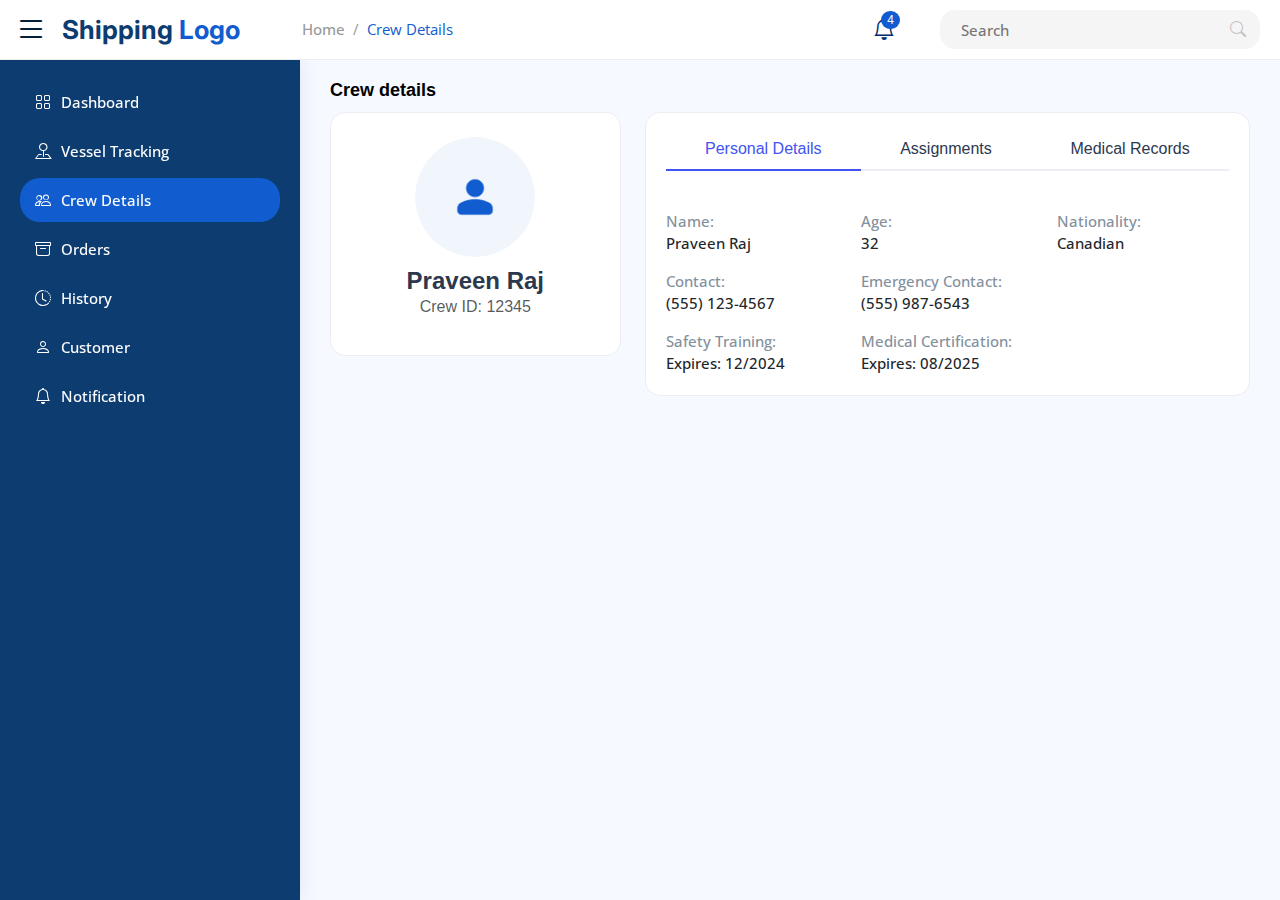
==== crew-details.html @ 0e160465 "Figma to HTML" ====
<!DOCTYPE html>
<html lang="en">

<head>
  <meta charset="utf-8">
  <meta content="width=device-width, initial-scale=1.0" name="viewport">

  <title>Crew Details - Shipping</title>
  <meta content="" name="description">
  <meta content="" name="keywords">

  <!-- Google Fonts -->
  <link href="https://fonts.gstatic.com" rel="preconnect">
  <link href="https://fonts.googleapis.com/css?family=Open+Sans:300,300i,400,400i,600,600i,700,700i" rel="stylesheet">
  <link href="https://fonts.googleapis.com/css2?family=Inter:ital,opsz,wght@0,14..32,100..900;1,14..32,100..900&display=swap" rel="stylesheet">

  <!-- Vendor CSS Files -->
  <link href="assets/vendor/bootstrap/css/bootstrap.min.css" rel="stylesheet">
  <link href="assets/vendor/bootstrap-icons/bootstrap-icons.css" rel="stylesheet">

  <!-- Custom CSS -->
  <link href="assets/css/style.css" rel="stylesheet">
</head>

<body>

  <!-- Header -->
  <header id="header" class="header fixed-top d-flex align-items-center">

    <div class="d-flex align-items-center justify-content-between">
      
      <i class="bi bi-list toggle-sidebar-btn"></i>
      <a href="index.html" class="logo d-flex align-items-center">
        <!-- <img src="" alt=""> -->
        <span class="d-none d-lg-block">Shipping <span>Logo</span></span>
      </a>
      
    </div>

    <ol class="breadcrumb mb-0">
      <li class="breadcrumb-item"><a href="index.html">Home</a></li>
      <li class="breadcrumb-item active">Crew Details</li>
    </ol>

    <nav class="header-nav ms-auto">
      <ul class="d-flex align-items-center">

        <li class="nav-item d-block d-lg-none">
          <a class="nav-link nav-icon search-bar-toggle " href="#">
            <i class="bi bi-search"></i>
          </a>
        </li>

        <li class="nav-item dropdown">

          <a class="nav-link nav-icon" href="#" data-bs-toggle="dropdown">
            <i class="bi bi-bell"></i>
            <span class="badge bg-primary badge-number">4</span>
          </a>

          <ul class="dropdown-menu dropdown-menu-end dropdown-menu-arrow notifications">
            <li class="dropdown-header">
              You have 4 new notifications
              <a href="#"><span class="badge rounded-pill bg-primary p-2 ms-2">View all</span></a>
            </li>
            <li>
              <hr class="dropdown-divider">
            </li>

            <li class="notification-item">
              <i class="bi bi-exclamation-circle text-warning"></i>
              <div>
                <h4>Lorem Ipsum</h4>
                <p>Quae dolorem earum veritatis oditseno</p>
                <p>30 min. ago</p>
              </div>
            </li>

            <li>
              <hr class="dropdown-divider">
            </li>

            <li class="notification-item">
              <i class="bi bi-x-circle text-danger"></i>
              <div>
                <h4>Atque rerum nesciunt</h4>
                <p>Quae dolorem earum veritatis oditseno</p>
                <p>1 hr. ago</p>
              </div>
            </li>           

          </ul>

        </li>

      </ul>
    </nav>

    <div class="search-bar">
      <form class="search-form d-flex align-items-center" method="POST" action="#">
        <input type="text" name="query" placeholder="Search" title="Enter search keyword">
        <button type="submit" title="Search"><i class="bi bi-search"></i></button>
      </form>
    </div>

  </header>

  <!-- ======= Sidebar ======= -->
  <aside id="sidebar" class="sidebar">

    <ul class="sidebar-nav" id="sidebar-nav">

      <li class="nav-item">
        <a class="nav-link" href="index.html">
          <i class="bi bi-grid"></i>
          <span>Dashboard</span>
        </a>
      </li>

      <li class="nav-item">
        <a class="nav-link" href="vessel-tracking.html">
          <i class="bi bi-pin-map"></i>
          <span>Vessel Tracking</span>
        </a>
      </li>

      <li class="nav-item">
        <a class="nav-link active" href="crew-details.html">
          <i class="bi bi-people"></i>
          <span>Crew Details</span>
        </a>
      </li>

      <li class="nav-item">
        <a class="nav-link" href="#">
          <i class="bi bi-archive"></i>
          <span>Orders</span>
        </a>
      </li>

      <li class="nav-item">
        <a class="nav-link" href="#">
          <i class="bi bi-clock-history"></i>
          <span>History</span>
        </a>
      </li>

      <li class="nav-item">
        <a class="nav-link" href="#">
          <i class="bi bi-person"></i>
          <span>Customer</span>
        </a>
      </li>

      <li class="nav-item">
        <a class="nav-link" href="#">
          <i class="bi bi-bell"></i>
          <span>Notification</span>
        </a>
      </li>

    </ul>

  </aside>

  <main id="main" class="main">

    <div class="pagetitle">
      <h1>Crew details</h1>     
    </div>

    <section class="section profile">
      <div class="row">
        <div class="col-xl-4">

          <div class="card">
            <div class="card-body profile-card pt-4 d-flex flex-column align-items-center">

              <img src="assets/img/profile-img.png" alt="Profile" class="rounded-circle">
              <h2>Praveen Raj</h2>
              <p class="text-muted">Crew ID: 12345</p>

            </div>
          </div>

        </div>

        <div class="col-xl-8">

          <div class="card">
            <div class="card-body pt-3">
              <ul class="nav nav-tabs nav-fill nav-tabs-bordered">

                <li class="nav-item">
                  <button class="nav-link active" data-bs-toggle="tab" data-bs-target="#personal">Personal Details</button>
                </li>

                <li class="nav-item">
                  <button class="nav-link" data-bs-toggle="tab" data-bs-target="#assignments">Assignments</button>
                </li>

                <li class="nav-item">
                  <button class="nav-link" data-bs-toggle="tab" data-bs-target="#medical">Medical Records</button>
                </li>

              </ul>
              <div class="tab-content pt-2">

                <div class="tab-pane fade show active personal-details pt-3" id="personal">
                  <div class="row">
                    <div class="col-md-4"><span>Name:</span> Praveen Raj</div>
                    <div class="col-md-4"><span>Age:</span> 32</div>
                    <div class="col-md-4"><span>Nationality:</span> Canadian</div>
                    <div class="col-md-4"><span>Contact:</span> (555) 123-4567</div>
                    <div class="col-md-4"><span>Emergency Contact:</span> (555) 987-6543</div>
                  </div>

                  <div class="row">
                    <div class="col-md-4"><span>Safety Training:</span> Expires: 12/2024</div>
                    <div class="col-md-4"><span>Medical Certification:</span> Expires: 08/2025</div>
                  </div>

                </div>

                <div class="tab-pane fade assignments pt-3" id="assignments">
                  <div class="row">
                    <div class="col-md-4"><span>Ship:</span> Oceanic</div>
                    <div class="col-md-4"><span>Role:</span> Engineer</div>
                    <div class="col-md-4"><span>Date:</span> 01/2023 - 06/2023</div>
                  </div>

                  <div class="row">
                    <div class="col-md-4"><span>Ship:</span> Atlantic Star</div>
                    <div class="col-md-4"><span>Role:</span> First Mate</div>
                    <div class="col-md-4"><span>Date:</span> 07/2023 - Present</div>
                  </div>
                </div>

                <div class="tab-pane fade medical pt-3" id="medical">
                  <div class="row">
                    <div class="col-md-4"><span>Last Check-up:</span> 09/2023</div>
                    <div class="col-md-4"><span>Status:</span> Fit for duty</div>
                  </div>
                </div>

              </div>
            </div>
          </div>

        </div>
      </div>          
    </section>

  </main>

  <a href="#" class="back-to-top d-flex align-items-center justify-content-center"><i class="bi bi-arrow-up-short"></i></a>

  <!-- Vendor JS Files -->
  <script src="assets/vendor/apexcharts/apexcharts.min.js"></script>
  <script src="assets/vendor/bootstrap/js/bootstrap.bundle.min.js"></script>
  <script src="assets/vendor/chart.js/chart.umd.js"></script>
  <script src="assets/vendor/echarts/echarts.min.js"></script>
  <script src="assets/vendor/quill/quill.js"></script>
  <script src="assets/vendor/simple-datatables/simple-datatables.js"></script>
  <script src="assets/vendor/tinymce/tinymce.min.js"></script>
  <script src="assets/js/apexcharts.min.js"></script>

  <script src="assets/js/main.js"></script>

</body>

</html>
---- assets/css/style.css ----
/*--------------------------------------------------------------
# General
--------------------------------------------------------------*/
:root {

  scroll-behavior: smooth;

  --theme-primary: #061E38;
  --theme-blue: #115CCE;
  --theme-grey: #999999;
  --theme-black: #000000;
  --theme-font-primary: "Lato", sans-serif;
  --theme-font-secondary: "Open Sans", sans-serif;
  
}

body {
  font-family: var(--theme-font-primary);
  background: #f6f9ff;
  color: #444444;
}

a {
  color: #4154f1;
  text-decoration: none;
}

a:hover {
  color: #717ff5;
  text-decoration: none;
}

h1,
h2,
h3,
h4,
h5,
h6 {
  font-family: var(--theme-font-primary);
}

/*--------------------------------------------------------------
# Main
--------------------------------------------------------------*/
#main {
  margin-top: 60px;
  padding: 20px 30px;
  transition: all 0.3s;
}

@media (max-width: 1199px) {
  #main {
    padding: 20px;
  }
}

/*--------------------------------------------------------------
# Page Title
--------------------------------------------------------------*/
.pagetitle {
  margin-bottom: 10px;
}

.pagetitle h1 {
  font-size: 18px;
  margin-bottom: 0;
  font-weight: 600;
  color: var(--theme-black);
}

/*--------------------------------------------------------------
# Back to top button
--------------------------------------------------------------*/
.back-to-top {
  position: fixed;
  visibility: hidden;
  opacity: 0;
  right: 15px;
  bottom: 15px;
  z-index: 99999;
  background: var(--theme-blue);
  width: 40px;
  height: 40px;
  border-radius: 50px;
  transition: all 0.4s;
}

.back-to-top i {
  font-size: 24px;
  color: #fff;
  line-height: 0;
}

.back-to-top:hover {
  background: #6776f4;
  color: #fff;
}

.back-to-top.active {
  visibility: visible;
  opacity: 1;
}

/*--------------------------------------------------------------
# Override Bootstrap
--------------------------------------------------------------*/
/* Dropdown menus */
.dropdown-menu {
  border-radius: 4px;
  padding: 10px 0;
  animation-name: dropdown-animate;
  animation-duration: 0.2s;
  animation-fill-mode: both;
  border: 0;
  box-shadow: 0 5px 30px 0 rgba(82, 63, 105, 0.2);
}

.dropdown-menu .dropdown-header,
.dropdown-menu .dropdown-footer {
  text-align: center;
  font-size: 15px;
  padding: 10px 25px;
  font-family: var(--theme-font-secondary);
  font-weight: 500;
}

.dropdown-menu .dropdown-footer a {
  color: #444444;
  text-decoration: underline;
}

.dropdown-menu .dropdown-footer a:hover {
  text-decoration: none;
}

.dropdown-menu .dropdown-divider {
  color: #a5c5fe;
  margin: 0;
}

.dropdown-menu .dropdown-item {
  font-size: 14px;
  padding: 10px 15px;
  transition: 0.3s;
}

.dropdown-menu .dropdown-item i {
  margin-right: 10px;
  font-size: 18px;
  line-height: 0;
}

.dropdown-menu .dropdown-item:hover {
  background-color: #f6f9ff;
}

@media (min-width: 768px) {
  .dropdown-menu-arrow::before {
    content: "";
    width: 13px;
    height: 13px;
    background: #fff;
    position: absolute;
    top: -7px;
    right: 20px;
    transform: rotate(45deg);
    border-top: 1px solid #eaedf1;
    border-left: 1px solid #eaedf1;
  }
}

@keyframes dropdown-animate {
  0% {
    opacity: 0;
  }

  100% {
    opacity: 1;
  }

  0% {
    opacity: 0;
  }
}

.card {
  margin-bottom: 30px;
  border: 1px solid #EDEDF1;
  border-radius: 15px;
  box-shadow: none;
}

.card-header,
.card-footer {
  border-color: #ebeef4;
  background-color: #fff;
  color: #798eb3;
  padding: 15px;
}

.card-title {
  padding: 20px 0 0 0;
  font-size: 18px;
  font-weight: 500;
  color: var(--theme-primary);
  font-family: var(--theme-font-secondary);
}

.card-title span {
  color: #899bbd;
  font-size: 14px;
  font-weight: 400;
}

.card-body {
  padding: 0 20px 20px 20px;
}

.card-img-overlay {
  background-color: rgba(255, 255, 255, 0.6);
}

.alert-heading {
  font-weight: 500;
  font-family: "Poppins", sans-serif;
  font-size: 20px;
}

.btn-close {
  background-size: 25%;
}

.btn-close:focus {
  outline: 0;
  box-shadow: none;
}

.accordion-item {
  border: 1px solid #ebeef4;
}

.accordion-button:focus {
  outline: 0;
  box-shadow: none;
}

.accordion-button:not(.collapsed) {
  color: #012970;
  background-color: #f6f9ff;
}

.accordion-flush .accordion-button {
  padding: 15px 0;
  background: none;
  border: 0;
}

.accordion-flush .accordion-button:not(.collapsed) {
  box-shadow: none;
  color: #4154f1;
}

.accordion-flush .accordion-body {
  padding: 0 0 15px 0;
  color: #3e4f6f;
  font-size: 15px;
}

.breadcrumb {
  font-size: 15px;
  font-family: var(--theme-font-secondary);
  color: var(--theme-grey);
  font-weight: 500;
}

.breadcrumb a {
  color: var(--theme-grey);
  transition: 0.3s;
}

.breadcrumb a:hover {
  color: #51678f;
}

.breadcrumb .breadcrumb-item::before {
  color: var(--theme-grey);
}

.breadcrumb .active {
  color: #115CCE;
  font-weight: 400;
}

.nav-tabs-bordered {
  border-bottom: 2px solid #ebeef4;
}

.nav-tabs-bordered .nav-link {
  margin-bottom: -2px;
  border: none;
  color: #2c384e;
}

.nav-tabs-bordered .nav-link:hover,
.nav-tabs-bordered .nav-link:focus {
  color: #4154f1;
}

.nav-tabs-bordered .nav-link.active {
  background-color: #fff;
  color: #4154f1;
  border-bottom: 2px solid #4154f1;
}

.logo {
  line-height: 1;
}

@media (min-width: 1200px) {
  .logo {
    width: 240px;
  }
}

.logo img {
  max-height: 26px;
  margin-right: 6px;
}

.logo span {
  font-size: 26px;
  font-weight: 700;
  color: #0D3C71;
  font-family: "Inter", serif;
}
.logo span > span {
  color: #115cce;
}

.header {
  transition: all 0.5s;
  z-index: 997;
  height: 60px;
  box-shadow: none;
  background-color: #fff;
  border-bottom: 1px solid #EDEDF1;
}

.header .toggle-sidebar-btn {
  font-size: 32px;
  padding-left: 15px;
  padding-right: 15px;
  cursor: pointer;
  color: var(--theme-primary);
}

.header .search-bar {
  min-width: 360px;
  padding: 0 20px;
}

@media (max-width: 1199px) {
  .header .search-bar {
    position: fixed;
    top: 50px;
    left: 0;
    right: 0;
    padding: 20px;
    box-shadow: 0px 0px 15px 0px rgba(1, 41, 112, 0.1);
    background: white;
    z-index: 9999;
    transition: 0.3s;
    visibility: hidden;
    opacity: 0;
  }

  .header .search-bar-show {
    top: 60px;
    visibility: visible;
    opacity: 1;
  }
}

.header .search-form {
  width: 100%;
}

.header .search-form input {
  border: 0;
  font-family: var(--theme-font-secondary);
  font-size: 15px;
  font-weight: 500;
  color: #012970;
  border: 1px solid #f5f5f5;
  padding: 8px 40px 7px 20px;
  background: #f5f5f5;
  border-radius: 15px;
  transition: 0.3s;
  width: 100%;
}

.header .search-form input:focus,
.header .search-form input:hover {
  outline: none;
  box-shadow: 0 0 10px 0 rgba(1, 41, 112, 0.15);
  border: 1px solid rgba(1, 41, 112, 0.3);
}

.header .search-form button {
  border: 0;
  padding: 0;
  margin-left: -30px;
  background: none;
}

.header .search-form button i {
  color: #c4c4c4;
}

.header-nav ul {
  list-style: none;
}

.header-nav>ul {
  margin: 0;
  padding: 0;
}

.header-nav .nav-icon {
  font-size: 22px;
  color: #012970;
  margin-right: 25px;
  position: relative;
}

.header-nav .nav-profile {
  color: #012970;
}

.header-nav .nav-profile img {
  max-height: 36px;
}

.header-nav .nav-profile span {
  font-size: 14px;
  font-weight: 600;
}

.header-nav .badge-number {
  position: absolute;
  inset: -2px -5px auto auto;
  font-weight: normal;
  font-size: 12px;
  padding: 3px 6px;
}

.header-nav .notifications {
  inset: 8px -15px auto auto !important;
}

.header-nav .notifications .notification-item {
  display: flex;
  align-items: center;
  padding: 15px 10px;
  transition: 0.3s;
}

.header-nav .notifications .notification-item i {
  margin: 0 20px 0 10px;
  font-size: 24px;
}

.header-nav .notifications .notification-item h4 {
  font-size: 16px;
  font-weight: 600;
  margin-bottom: 5px;
}

.header-nav .notifications .notification-item p {
  margin-bottom: 3px;
  color: #919191;
}

.header-nav .notifications .notification-item:hover {
  background-color: #f6f9ff;
}

.header-nav .messages {
  inset: 8px -15px auto auto !important;
}

.header-nav .messages .message-item {
  padding: 15px 10px;
  transition: 0.3s;
}

.header-nav .messages .message-item a {
  display: flex;
}

.header-nav .messages .message-item img {
  margin: 0 20px 0 10px;
  max-height: 40px;
}

.header-nav .messages .message-item h4 {
  font-size: 16px;
  font-weight: 600;
  margin-bottom: 5px;
  color: #444444;
}

.header-nav .messages .message-item p {
  font-size: 13px;
  margin-bottom: 3px;
  color: #919191;
}

.header-nav .messages .message-item:hover {
  background-color: #f6f9ff;
}

.header-nav .profile {
  min-width: 240px;
  padding-bottom: 0;
  top: 8px !important;
}

.header-nav .profile .dropdown-header h6 {
  font-size: 18px;
  margin-bottom: 0;
  font-weight: 600;
  color: #444444;
}

.header-nav .profile .dropdown-header span {
  font-size: 14px;
}

.header-nav .profile .dropdown-item {
  font-size: 14px;
  padding: 10px 15px;
  transition: 0.3s;
}

.header-nav .profile .dropdown-item i {
  margin-right: 10px;
  font-size: 18px;
  line-height: 0;
}

.header-nav .profile .dropdown-item:hover {
  background-color: #f6f9ff;
}

.sidebar {
  position: fixed;
  top: 60px;
  left: 0;
  bottom: 0;
  width: 300px;
  z-index: 996;
  transition: all 0.3s;
  padding: 20px;
  overflow-y: auto;
  scrollbar-width: thin;
  scrollbar-color: #aab7cf transparent;
  box-shadow: 0px 0px 20px rgba(1, 41, 112, 0.1);
  background-color: #0D3C71;
}

@media (max-width: 1199px) {
  .sidebar {
    left: -300px;
  }
}

.sidebar::-webkit-scrollbar {
  width: 5px;
  height: 8px;
  background-color: #fff;
}

.sidebar::-webkit-scrollbar-thumb {
  background-color: #aab7cf;
}

@media (min-width: 1200px) {

  #main,
  #footer {
    margin-left: 300px;
  }
}

@media (max-width: 1199px) {
  .toggle-sidebar .sidebar {
    left: 0;
  }
}

@media (min-width: 1200px) {

  .toggle-sidebar #main,
  .toggle-sidebar #footer {
    margin-left: 0;
  }

  .toggle-sidebar .sidebar {
    left: -300px;
  }
}

.sidebar-nav {
  padding: 0;
  margin: 0;
  list-style: none;
}

.sidebar-nav li {
  padding: 0;
  margin: 0;
  list-style: none;
}

.sidebar-nav .nav-item {
  margin-bottom: 5px;
}

.sidebar-nav .nav-heading {
  font-size: 11px;
  text-transform: uppercase;
  color: #899bbd;
  font-weight: 600;
  margin: 10px 0 5px 15px;
}

.sidebar-nav .nav-link {
  display: flex;
  align-items: center;
  font-family: var(--theme-font-secondary);
  font-size: 15px;
  font-weight: 500;
  color: #ffffff;
  transition: all ease-in-out .3s;
  padding: 10px 15px;
}

.sidebar-nav .nav-link.active {
  background: var(--theme-blue);
  border-radius: 20px;
  color: #ffffff;
}

.sidebar-nav .nav-link i {
  font-size: 16px;
  margin-right: 10px;
  color: #ffffff;
}

.sidebar-nav .nav-link.active i {
  color: #ffffff;
}

.sidebar-nav .nav-link.collapsed {
  color: #012970;
  background: #fff;
}

.sidebar-nav .nav-link.collapsed i {
  color: #899bbd;
}

.sidebar-nav .nav-link:hover {
  opacity: 0.7;
}

.sidebar-nav .nav-link:hover i {
  opacity: 0.7;
}

.sidebar-nav .nav-link .bi-chevron-down {
  margin-right: 0;
  transition: transform 0.2s ease-in-out;
}

.sidebar-nav .nav-link:not(.collapsed) .bi-chevron-down {
  transform: rotate(180deg);
}

.sidebar-nav .nav-content {
  padding: 5px 0 0 0;
  margin: 0;
  list-style: none;
}

.sidebar-nav .nav-content a {
  display: flex;
  align-items: center;
  font-size: 14px;
  font-weight: 600;
  color: #012970;
  transition: 0.3;
  padding: 10px 0 10px 40px;
  transition: 0.3s;
}

.sidebar-nav .nav-content a i {
  font-size: 6px;
  margin-right: 8px;
  line-height: 0;
  border-radius: 50%;
}

.sidebar-nav .nav-content a:hover,
.sidebar-nav .nav-content a.active {
  color: #4154f1;
}

.sidebar-nav .nav-content a.active i {
  background-color: #4154f1;
}

.profile .profile-card img {
  max-width: 120px;
}

.profile .profile-card h2 {
  font-size: 24px;
  font-weight: 700;
  color: #2c384e;
  margin: 10px 0 0 0;
}

.profile .profile-card h3 {
  font-size: 18px;
}

.profile .profile-card .social-links a {
  font-size: 20px;
  display: inline-block;
  color: rgba(1, 41, 112, 0.5);
  line-height: 0;
  margin-right: 10px;
  transition: 0.3s;
}

.profile .profile-card .social-links a:hover {
  color: #012970;
}

.profile .profile-overview .row {
  margin-bottom: 20px;
  font-size: 15px;
}

.profile .profile-overview .card-title {
  color: #012970;
}

.profile .profile-overview .label {
  font-weight: 600;
  color: rgba(1, 41, 112, 0.6);
}

.profile .profile-edit label {
  font-weight: 600;
  color: rgba(1, 41, 112, 0.6);
}

.profile .profile-edit img {
  max-width: 120px;
}

.dashboard .table thead {
  background: #f6f6fe;
}

.dashboard .table thead th:first-child {
  border-top-left-radius: 15px;
}
.dashboard .table thead th:last-child {
  border-top-right-radius: 15px;
}

.dashboard .table thead th {
  border: 0;
  font-size: 16px;
  font-weight: 400;
  padding: 15px 10px;
  background: var(--theme-primary) !important;
}

.dashboard .table td { 
  font-family: var(--theme-font-secondary);
  font-size: 15px;
  font-weight: 500;
  padding-top: 12px; 
  padding-bottom: 12px;
}

.dashboard .table td span {
  border-radius: 7px;
  padding: 6px 12px;
}

span.new {
  background: #EBF1FA;
  color: #2E74E5;
}

span.complete {
  background: #EBF9F5;
  color: #338C6F;
}

span.process {
  background: #FCF4E5;
  color: #DB8400;
}

.vessel-specifications, .metrics, .activities, .list-group-item, .btn-primary, .header-nav .notifications .notification-item h4, .notification-item p, .personal-details, .assignments, .medical {
  font-family: var(--theme-font-secondary);
  font-size: 15px;
  font-weight: 500;
}

.vessel .vessel-specifications span, .metrics span, .activities span, .personal-details span .list-group-item span {
  color: var(--theme-primary);
  display: inline-block;
  margin-top: 15px;
}

.vessel .vessel-specifications, .metrics, .activities { color: var(--theme-primary);}
.vessel .vessel-specifications span, .metrics span, .activities span, .personal-details span, .assignments span, .medical span {
  color: #838F9C;
  display: block;
}

.personal-details span, .assignments span { margin-top: 15px !important;}

.embed, .activities .list-group { margin-top: 10px;}

.list-group-item span { margin-top: 0;}

.btn-primary {
  background: var(--theme-primary);
  border-color: var(--theme-primary);
  border-radius: 50px;
  padding: 9px 24px;
}
.btn-primary:hover {
  background: var(--theme-blue) !important;
  border-color: var(--theme-blue);
}

@keyframes animate-loading {
  0% {
    transform: rotate(0deg);
  }

  100% {
    transform: rotate(360deg);
  }
}

.info-box .bx1 {
  background: #E2D8FF;
}

.info-box .bx2 {
  background: #BFF0D2;
}

.info-box .bx3 {
  background: #EBBFAD;
}

.info-box .bx4 {
  background: #BED3FF;
}

.header-nav .badge-number {
  border-radius: 50px;
  background-color: #115cce !important;
}

.apexcharts-toolbar { display: none !important;}

.info-card h6 {
  color: var(--theme-primary);
  font-family: var(--theme-font-primary);
  font-size: 40px;
  font-weight: 600;
  margin-bottom: 0;
}
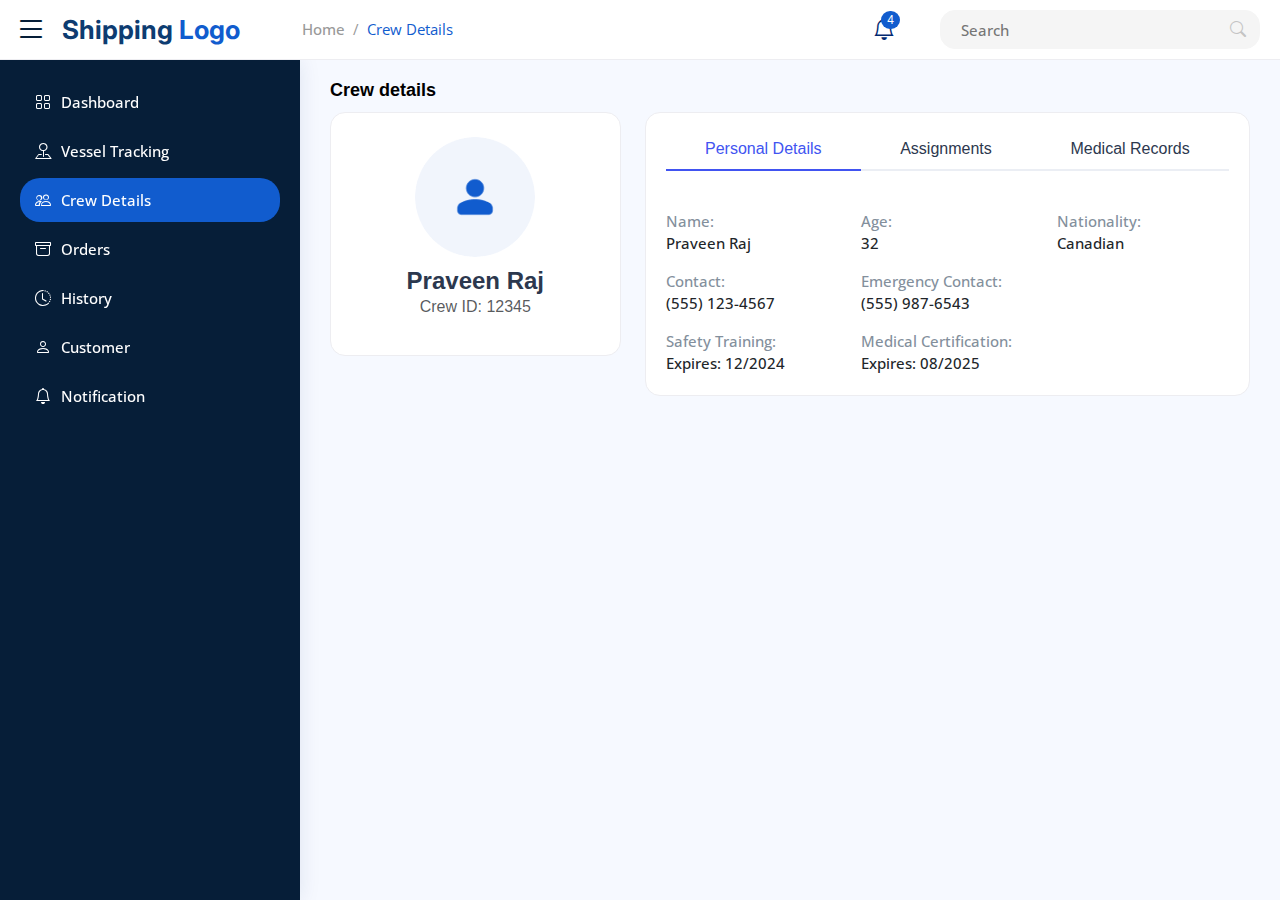
==== commit c5a6b237: "Code format" ====
--- a/crew-details.html
+++ b/crew-details.html
@@ -1,272 +1,313 @@
 <!DOCTYPE html>
 <html lang="en">
-
-<head>
-  <meta charset="utf-8">
-  <meta content="width=device-width, initial-scale=1.0" name="viewport">
-
-  <title>Crew Details - Shipping</title>
-  <meta content="" name="description">
-  <meta content="" name="keywords">
-
-  <!-- Google Fonts -->
-  <link href="https://fonts.gstatic.com" rel="preconnect">
-  <link href="https://fonts.googleapis.com/css?family=Open+Sans:300,300i,400,400i,600,600i,700,700i" rel="stylesheet">
-  <link href="https://fonts.googleapis.com/css2?family=Inter:ital,opsz,wght@0,14..32,100..900;1,14..32,100..900&display=swap" rel="stylesheet">
-
-  <!-- Vendor CSS Files -->
-  <link href="assets/vendor/bootstrap/css/bootstrap.min.css" rel="stylesheet">
-  <link href="assets/vendor/bootstrap-icons/bootstrap-icons.css" rel="stylesheet">
-
-  <!-- Custom CSS -->
-  <link href="assets/css/style.css" rel="stylesheet">
-</head>
-
-<body>
-
-  <!-- Header -->
-  <header id="header" class="header fixed-top d-flex align-items-center">
-
-    <div class="d-flex align-items-center justify-content-between">
-      
-      <i class="bi bi-list toggle-sidebar-btn"></i>
-      <a href="index.html" class="logo d-flex align-items-center">
-        <!-- <img src="" alt=""> -->
-        <span class="d-none d-lg-block">Shipping <span>Logo</span></span>
-      </a>
-      
-    </div>
-
-    <ol class="breadcrumb mb-0">
-      <li class="breadcrumb-item"><a href="index.html">Home</a></li>
-      <li class="breadcrumb-item active">Crew Details</li>
-    </ol>
-
-    <nav class="header-nav ms-auto">
-      <ul class="d-flex align-items-center">
-
-        <li class="nav-item d-block d-lg-none">
-          <a class="nav-link nav-icon search-bar-toggle " href="#">
+  <head>
+    <meta charset="utf-8" />
+    <meta content="width=device-width, initial-scale=1.0" name="viewport" />
+
+    <title>Crew Details - Shipping</title>
+    <meta content="" name="description" />
+    <meta content="" name="keywords" />
+
+    <!-- Google Fonts -->
+    <link href="https://fonts.gstatic.com" rel="preconnect" />
+    <link
+      href="https://fonts.googleapis.com/css?family=Open+Sans:300,300i,400,400i,600,600i,700,700i"
+      rel="stylesheet"
+    />
+    <link
+      href="https://fonts.googleapis.com/css2?family=Inter:ital,opsz,wght@0,14..32,100..900;1,14..32,100..900&display=swap"
+      rel="stylesheet"
+    />
+
+    <!-- Vendor CSS Files -->
+    <link
+      href="assets/vendor/bootstrap/css/bootstrap.min.css"
+      rel="stylesheet"
+    />
+    <link
+      href="assets/vendor/bootstrap-icons/bootstrap-icons.css"
+      rel="stylesheet"
+    />
+
+    <!-- Custom CSS -->
+    <link href="assets/css/style.css" rel="stylesheet" />
+  </head>
+
+  <body>
+    <!-- Header -->
+    <header id="header" class="header fixed-top d-flex align-items-center">
+      <div class="d-flex align-items-center justify-content-between">
+        <i class="bi bi-list toggle-sidebar-btn"></i>
+        <a href="index.html" class="logo d-flex align-items-center">
+          <!-- <img src="" alt=""> -->
+          <span class="d-none d-lg-block">Shipping <span>Logo</span></span>
+        </a>
+      </div>
+
+      <ol class="breadcrumb mb-0">
+        <li class="breadcrumb-item"><a href="index.html">Home</a></li>
+        <li class="breadcrumb-item active">Crew Details</li>
+      </ol>
+
+      <nav class="header-nav ms-auto">
+        <ul class="d-flex align-items-center">
+          <li class="nav-item d-block d-lg-none">
+            <a class="nav-link nav-icon search-bar-toggle" href="#">
+              <i class="bi bi-search"></i>
+            </a>
+          </li>
+
+          <li class="nav-item dropdown">
+            <a class="nav-link nav-icon" href="#" data-bs-toggle="dropdown">
+              <i class="bi bi-bell"></i>
+              <span class="badge bg-primary badge-number">4</span>
+            </a>
+
+            <ul
+              class="dropdown-menu dropdown-menu-end dropdown-menu-arrow notifications"
+            >
+              <li class="dropdown-header">
+                You have 4 new notifications
+                <a href="#"
+                  ><span class="badge rounded-pill bg-primary p-2 ms-2"
+                    >View all</span
+                  ></a
+                >
+              </li>
+              <li>
+                <hr class="dropdown-divider" />
+              </li>
+
+              <li class="notification-item">
+                <i class="bi bi-exclamation-circle text-warning"></i>
+                <div>
+                  <h4>Lorem Ipsum</h4>
+                  <p>Quae dolorem earum veritatis oditseno</p>
+                  <p>30 min. ago</p>
+                </div>
+              </li>
+
+              <li>
+                <hr class="dropdown-divider" />
+              </li>
+
+              <li class="notification-item">
+                <i class="bi bi-x-circle text-danger"></i>
+                <div>
+                  <h4>Atque rerum nesciunt</h4>
+                  <p>Quae dolorem earum veritatis oditseno</p>
+                  <p>1 hr. ago</p>
+                </div>
+              </li>
+            </ul>
+          </li>
+        </ul>
+      </nav>
+
+      <div class="search-bar">
+        <form
+          class="search-form d-flex align-items-center"
+          method="POST"
+          action="#"
+        >
+          <input
+            type="text"
+            name="query"
+            placeholder="Search"
+            title="Enter search keyword"
+          />
+          <button type="submit" title="Search">
             <i class="bi bi-search"></i>
-          </a>
-        </li>
-
-        <li class="nav-item dropdown">
-
-          <a class="nav-link nav-icon" href="#" data-bs-toggle="dropdown">
+          </button>
+        </form>
+      </div>
+    </header>
+
+    <aside id="sidebar" class="sidebar">
+      <ul class="sidebar-nav" id="sidebar-nav">
+        <li class="nav-item">
+          <a class="nav-link" href="index.html">
+            <i class="bi bi-grid"></i>
+            <span>Dashboard</span>
+          </a>
+        </li>
+
+        <li class="nav-item">
+          <a class="nav-link" href="vessel-tracking.html">
+            <i class="bi bi-pin-map"></i>
+            <span>Vessel Tracking</span>
+          </a>
+        </li>
+
+        <li class="nav-item">
+          <a class="nav-link active" href="crew-details.html">
+            <i class="bi bi-people"></i>
+            <span>Crew Details</span>
+          </a>
+        </li>
+
+        <li class="nav-item">
+          <a class="nav-link" href="#">
+            <i class="bi bi-archive"></i>
+            <span>Orders</span>
+          </a>
+        </li>
+
+        <li class="nav-item">
+          <a class="nav-link" href="#">
+            <i class="bi bi-clock-history"></i>
+            <span>History</span>
+          </a>
+        </li>
+
+        <li class="nav-item">
+          <a class="nav-link" href="#">
+            <i class="bi bi-person"></i>
+            <span>Customer</span>
+          </a>
+        </li>
+
+        <li class="nav-item">
+          <a class="nav-link" href="#">
             <i class="bi bi-bell"></i>
-            <span class="badge bg-primary badge-number">4</span>
-          </a>
-
-          <ul class="dropdown-menu dropdown-menu-end dropdown-menu-arrow notifications">
-            <li class="dropdown-header">
-              You have 4 new notifications
-              <a href="#"><span class="badge rounded-pill bg-primary p-2 ms-2">View all</span></a>
-            </li>
-            <li>
-              <hr class="dropdown-divider">
-            </li>
-
-            <li class="notification-item">
-              <i class="bi bi-exclamation-circle text-warning"></i>
-              <div>
-                <h4>Lorem Ipsum</h4>
-                <p>Quae dolorem earum veritatis oditseno</p>
-                <p>30 min. ago</p>
-              </div>
-            </li>
-
-            <li>
-              <hr class="dropdown-divider">
-            </li>
-
-            <li class="notification-item">
-              <i class="bi bi-x-circle text-danger"></i>
-              <div>
-                <h4>Atque rerum nesciunt</h4>
-                <p>Quae dolorem earum veritatis oditseno</p>
-                <p>1 hr. ago</p>
-              </div>
-            </li>           
-
-          </ul>
-
-        </li>
-
+            <span>Notification</span>
+          </a>
+        </li>
       </ul>
-    </nav>
-
-    <div class="search-bar">
-      <form class="search-form d-flex align-items-center" method="POST" action="#">
-        <input type="text" name="query" placeholder="Search" title="Enter search keyword">
-        <button type="submit" title="Search"><i class="bi bi-search"></i></button>
-      </form>
-    </div>
-
-  </header>
-
-  <!-- ======= Sidebar ======= -->
-  <aside id="sidebar" class="sidebar">
-
-    <ul class="sidebar-nav" id="sidebar-nav">
-
-      <li class="nav-item">
-        <a class="nav-link" href="index.html">
-          <i class="bi bi-grid"></i>
-          <span>Dashboard</span>
-        </a>
-      </li>
-
-      <li class="nav-item">
-        <a class="nav-link" href="vessel-tracking.html">
-          <i class="bi bi-pin-map"></i>
-          <span>Vessel Tracking</span>
-        </a>
-      </li>
-
-      <li class="nav-item">
-        <a class="nav-link active" href="crew-details.html">
-          <i class="bi bi-people"></i>
-          <span>Crew Details</span>
-        </a>
-      </li>
-
-      <li class="nav-item">
-        <a class="nav-link" href="#">
-          <i class="bi bi-archive"></i>
-          <span>Orders</span>
-        </a>
-      </li>
-
-      <li class="nav-item">
-        <a class="nav-link" href="#">
-          <i class="bi bi-clock-history"></i>
-          <span>History</span>
-        </a>
-      </li>
-
-      <li class="nav-item">
-        <a class="nav-link" href="#">
-          <i class="bi bi-person"></i>
-          <span>Customer</span>
-        </a>
-      </li>
-
-      <li class="nav-item">
-        <a class="nav-link" href="#">
-          <i class="bi bi-bell"></i>
-          <span>Notification</span>
-        </a>
-      </li>
-
-    </ul>
-
-  </aside>
-
-  <main id="main" class="main">
-
-    <div class="pagetitle">
-      <h1>Crew details</h1>     
-    </div>
-
-    <section class="section profile">
-      <div class="row">
-        <div class="col-xl-4">
-
-          <div class="card">
-            <div class="card-body profile-card pt-4 d-flex flex-column align-items-center">
-
-              <img src="assets/img/profile-img.png" alt="Profile" class="rounded-circle">
-              <h2>Praveen Raj</h2>
-              <p class="text-muted">Crew ID: 12345</p>
-
-            </div>
-          </div>
-
-        </div>
-
-        <div class="col-xl-8">
-
-          <div class="card">
-            <div class="card-body pt-3">
-              <ul class="nav nav-tabs nav-fill nav-tabs-bordered">
-
-                <li class="nav-item">
-                  <button class="nav-link active" data-bs-toggle="tab" data-bs-target="#personal">Personal Details</button>
-                </li>
-
-                <li class="nav-item">
-                  <button class="nav-link" data-bs-toggle="tab" data-bs-target="#assignments">Assignments</button>
-                </li>
-
-                <li class="nav-item">
-                  <button class="nav-link" data-bs-toggle="tab" data-bs-target="#medical">Medical Records</button>
-                </li>
-
-              </ul>
-              <div class="tab-content pt-2">
-
-                <div class="tab-pane fade show active personal-details pt-3" id="personal">
-                  <div class="row">
-                    <div class="col-md-4"><span>Name:</span> Praveen Raj</div>
-                    <div class="col-md-4"><span>Age:</span> 32</div>
-                    <div class="col-md-4"><span>Nationality:</span> Canadian</div>
-                    <div class="col-md-4"><span>Contact:</span> (555) 123-4567</div>
-                    <div class="col-md-4"><span>Emergency Contact:</span> (555) 987-6543</div>
-                  </div>
-
-                  <div class="row">
-                    <div class="col-md-4"><span>Safety Training:</span> Expires: 12/2024</div>
-                    <div class="col-md-4"><span>Medical Certification:</span> Expires: 08/2025</div>
-                  </div>
-
-                </div>
-
-                <div class="tab-pane fade assignments pt-3" id="assignments">
-                  <div class="row">
-                    <div class="col-md-4"><span>Ship:</span> Oceanic</div>
-                    <div class="col-md-4"><span>Role:</span> Engineer</div>
-                    <div class="col-md-4"><span>Date:</span> 01/2023 - 06/2023</div>
-                  </div>
-
-                  <div class="row">
-                    <div class="col-md-4"><span>Ship:</span> Atlantic Star</div>
-                    <div class="col-md-4"><span>Role:</span> First Mate</div>
-                    <div class="col-md-4"><span>Date:</span> 07/2023 - Present</div>
-                  </div>
-                </div>
-
-                <div class="tab-pane fade medical pt-3" id="medical">
-                  <div class="row">
-                    <div class="col-md-4"><span>Last Check-up:</span> 09/2023</div>
-                    <div class="col-md-4"><span>Status:</span> Fit for duty</div>
-                  </div>
-                </div>
-
+    </aside>
+
+    <main id="main" class="main">
+      <div class="pagetitle">
+        <h1>Crew details</h1>
+      </div>
+
+      <section class="section profile">
+        <div class="row">
+          <div class="col-xl-4">
+            <div class="card">
+              <div
+                class="card-body profile-card pt-4 d-flex flex-column align-items-center"
+              >
+                <img
+                  src="assets/img/profile-img.png"
+                  alt="Profile"
+                  class="rounded-circle"
+                />
+                <h2>Praveen Raj</h2>
+                <p class="text-muted">Crew ID: 12345</p>
               </div>
             </div>
           </div>
 
+          <div class="col-xl-8">
+            <div class="card">
+              <div class="card-body pt-3">
+                <ul class="nav nav-tabs nav-fill nav-tabs-bordered">
+                  <li class="nav-item">
+                    <button
+                      class="nav-link active"
+                      data-bs-toggle="tab"
+                      data-bs-target="#personal"
+                    >
+                      Personal Details
+                    </button>
+                  </li>
+
+                  <li class="nav-item">
+                    <button
+                      class="nav-link"
+                      data-bs-toggle="tab"
+                      data-bs-target="#assignments"
+                    >
+                      Assignments
+                    </button>
+                  </li>
+
+                  <li class="nav-item">
+                    <button
+                      class="nav-link"
+                      data-bs-toggle="tab"
+                      data-bs-target="#medical"
+                    >
+                      Medical Records
+                    </button>
+                  </li>
+                </ul>
+                <div class="tab-content pt-2">
+                  <div
+                    class="tab-pane fade show active personal-details pt-3"
+                    id="personal"
+                  >
+                    <div class="row">
+                      <div class="col-md-4"><span>Name:</span> Praveen Raj</div>
+                      <div class="col-md-4"><span>Age:</span> 32</div>
+                      <div class="col-md-4">
+                        <span>Nationality:</span> Canadian
+                      </div>
+                      <div class="col-md-4">
+                        <span>Contact:</span> (555) 123-4567
+                      </div>
+                      <div class="col-md-4">
+                        <span>Emergency Contact:</span> (555) 987-6543
+                      </div>
+                    </div>
+
+                    <div class="row">
+                      <div class="col-md-4">
+                        <span>Safety Training:</span> Expires: 12/2024
+                      </div>
+                      <div class="col-md-4">
+                        <span>Medical Certification:</span> Expires: 08/2025
+                      </div>
+                    </div>
+                  </div>
+
+                  <div class="tab-pane fade assignments pt-3" id="assignments">
+                    <div class="row">
+                      <div class="col-md-4"><span>Ship:</span> Oceanic</div>
+                      <div class="col-md-4"><span>Role:</span> Engineer</div>
+                      <div class="col-md-4">
+                        <span>Date:</span> 01/2023 - 06/2023
+                      </div>
+                    </div>
+
+                    <div class="row">
+                      <div class="col-md-4">
+                        <span>Ship:</span> Atlantic Star
+                      </div>
+                      <div class="col-md-4"><span>Role:</span> First Mate</div>
+                      <div class="col-md-4">
+                        <span>Date:</span> 07/2023 - Present
+                      </div>
+                    </div>
+                  </div>
+
+                  <div class="tab-pane fade medical pt-3" id="medical">
+                    <div class="row">
+                      <div class="col-md-4">
+                        <span>Last Check-up:</span> 09/2023
+                      </div>
+                      <div class="col-md-4">
+                        <span>Status:</span> Fit for duty
+                      </div>
+                    </div>
+                  </div>
+                </div>
+              </div>
+            </div>
+          </div>
         </div>
-      </div>          
-    </section>
-
-  </main>
-
-  <a href="#" class="back-to-top d-flex align-items-center justify-content-center"><i class="bi bi-arrow-up-short"></i></a>
-
-  <!-- Vendor JS Files -->
-  <script src="assets/vendor/apexcharts/apexcharts.min.js"></script>
-  <script src="assets/vendor/bootstrap/js/bootstrap.bundle.min.js"></script>
-  <script src="assets/vendor/chart.js/chart.umd.js"></script>
-  <script src="assets/vendor/echarts/echarts.min.js"></script>
-  <script src="assets/vendor/quill/quill.js"></script>
-  <script src="assets/vendor/simple-datatables/simple-datatables.js"></script>
-  <script src="assets/vendor/tinymce/tinymce.min.js"></script>
-  <script src="assets/js/apexcharts.min.js"></script>
-
-  <script src="assets/js/main.js"></script>
-
-</body>
-
-</html>+      </section>
+    </main>
+
+    <a
+      href="#"
+      class="back-to-top d-flex align-items-center justify-content-center"
+      ><i class="bi bi-arrow-up-short"></i
+    ></a>
+
+    <!-- Vendor JS Files -->
+    <script src="assets/vendor/bootstrap/js/bootstrap.bundle.min.js"></script>
+    <script src="assets/js/main.js"></script>
+  </body>
+</html>
--- a/assets/css/style.css
+++ b/assets/css/style.css
@@ -1,6 +1,3 @@
-/*--------------------------------------------------------------
-# General
---------------------------------------------------------------*/
 :root {
 
   scroll-behavior: smooth;
@@ -9,6 +6,7 @@
   --theme-blue: #115CCE;
   --theme-grey: #999999;
   --theme-black: #000000;
+  --theme-bg: #f6f9ff;
   --theme-font-primary: "Lato", sans-serif;
   --theme-font-secondary: "Open Sans", sans-serif;
   
@@ -16,17 +14,17 @@
 
 body {
   font-family: var(--theme-font-primary);
-  background: #f6f9ff;
+  background: var(--theme-bg);
   color: #444444;
 }
 
 a {
-  color: #4154f1;
+  color: var(--theme-primary);
   text-decoration: none;
 }
 
 a:hover {
-  color: #717ff5;
+  color: var(--theme-blue);
   text-decoration: none;
 }
 
@@ -39,9 +37,6 @@
   font-family: var(--theme-font-primary);
 }
 
-/*--------------------------------------------------------------
-# Main
---------------------------------------------------------------*/
 #main {
   margin-top: 60px;
   padding: 20px 30px;
@@ -54,9 +49,6 @@
   }
 }
 
-/*--------------------------------------------------------------
-# Page Title
---------------------------------------------------------------*/
 .pagetitle {
   margin-bottom: 10px;
 }
@@ -68,9 +60,6 @@
   color: var(--theme-black);
 }
 
-/*--------------------------------------------------------------
-# Back to top button
---------------------------------------------------------------*/
 .back-to-top {
   position: fixed;
   visibility: hidden;
@@ -92,7 +81,7 @@
 }
 
 .back-to-top:hover {
-  background: #6776f4;
+  background: var(--theme-primary);
   color: #fff;
 }
 
@@ -101,10 +90,6 @@
   opacity: 1;
 }
 
-/*--------------------------------------------------------------
-# Override Bootstrap
---------------------------------------------------------------*/
-/* Dropdown menus */
 .dropdown-menu {
   border-radius: 4px;
   padding: 10px 0;
@@ -220,12 +205,6 @@
   background-color: rgba(255, 255, 255, 0.6);
 }
 
-.alert-heading {
-  font-weight: 500;
-  font-family: "Poppins", sans-serif;
-  font-size: 20px;
-}
-
 .btn-close {
   background-size: 25%;
 }
@@ -233,37 +212,6 @@
 .btn-close:focus {
   outline: 0;
   box-shadow: none;
-}
-
-.accordion-item {
-  border: 1px solid #ebeef4;
-}
-
-.accordion-button:focus {
-  outline: 0;
-  box-shadow: none;
-}
-
-.accordion-button:not(.collapsed) {
-  color: #012970;
-  background-color: #f6f9ff;
-}
-
-.accordion-flush .accordion-button {
-  padding: 15px 0;
-  background: none;
-  border: 0;
-}
-
-.accordion-flush .accordion-button:not(.collapsed) {
-  box-shadow: none;
-  color: #4154f1;
-}
-
-.accordion-flush .accordion-body {
-  padding: 0 0 15px 0;
-  color: #3e4f6f;
-  font-size: 15px;
 }
 
 .breadcrumb {
@@ -566,7 +514,7 @@
   scrollbar-width: thin;
   scrollbar-color: #aab7cf transparent;
   box-shadow: 0px 0px 20px rgba(1, 41, 112, 0.1);
-  background-color: #0D3C71;
+  background-color: var(--theme-primary);
 }
 
 @media (max-width: 1199px) {
@@ -893,4 +841,9 @@
   font-size: 40px;
   font-weight: 600;
   margin-bottom: 0;
+}
+
+.card-icon {
+  font-size: 30px;
+  opacity: 0.5;
 }